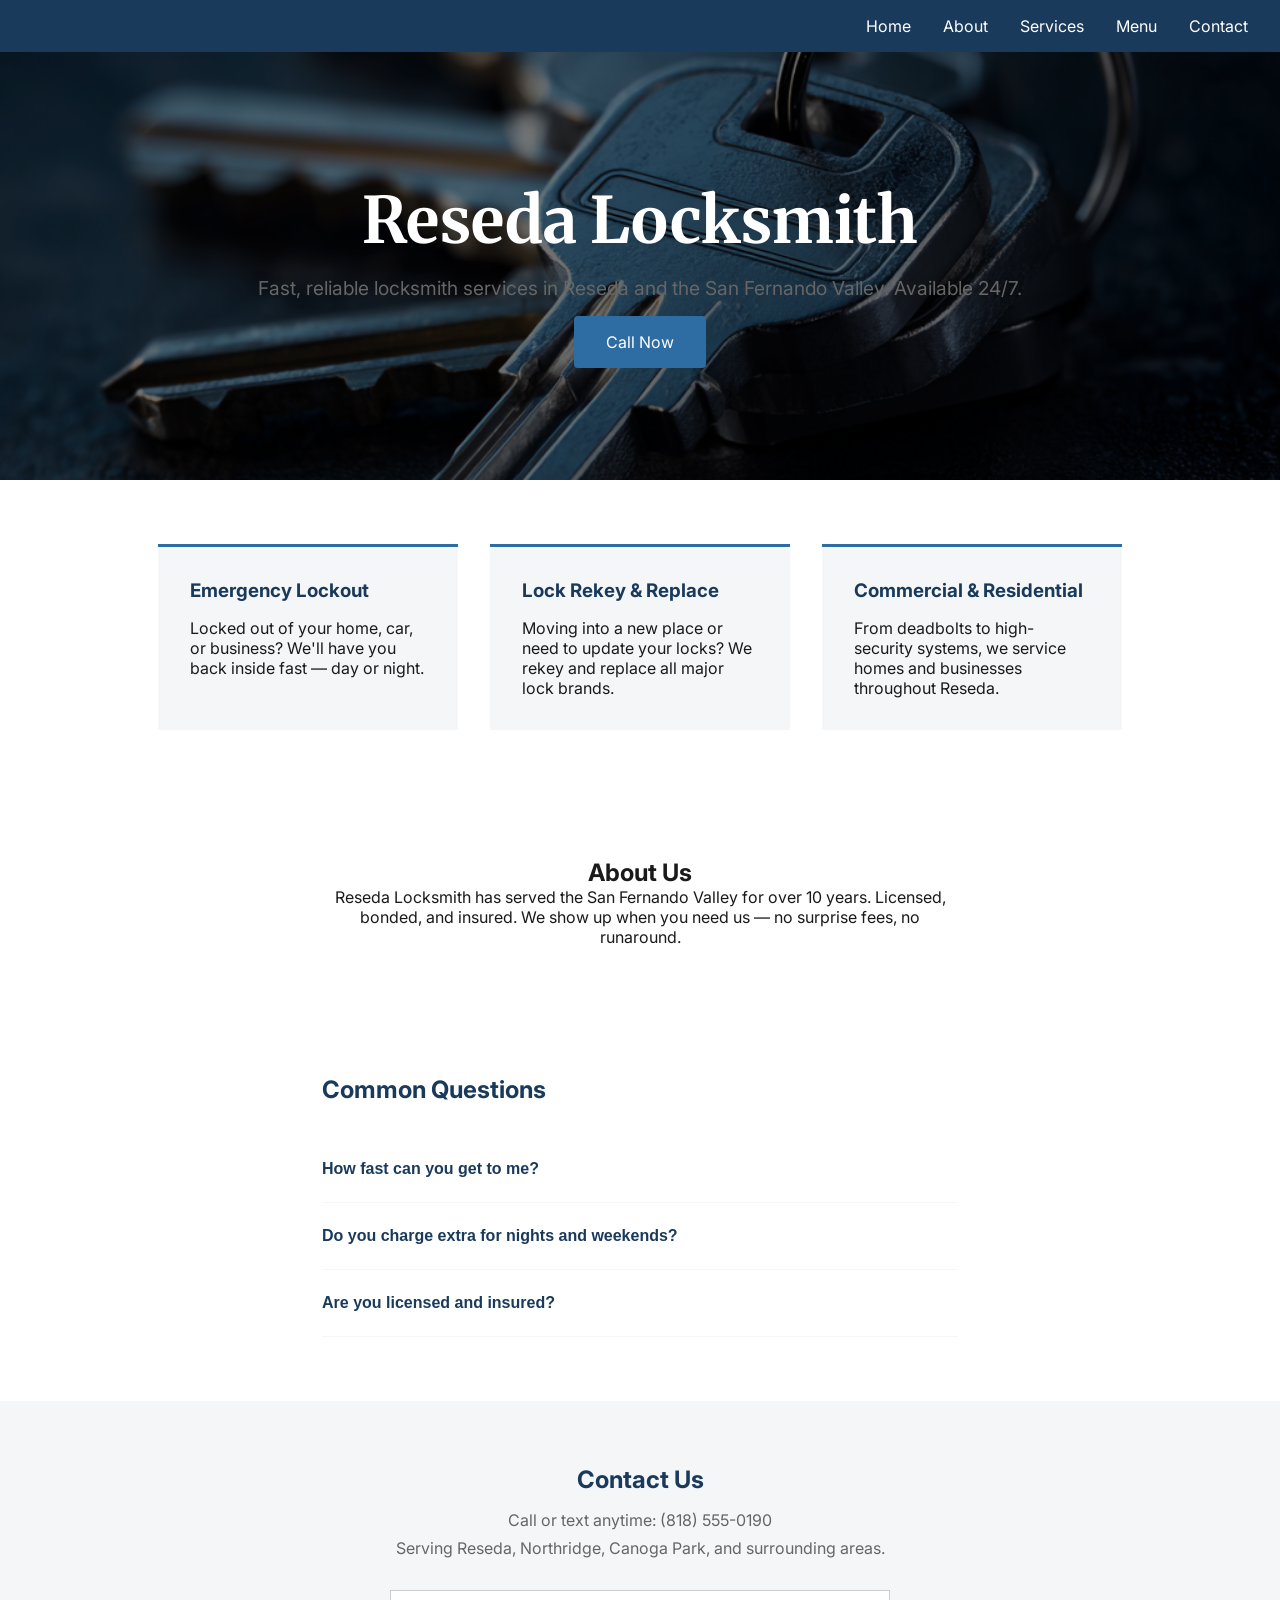
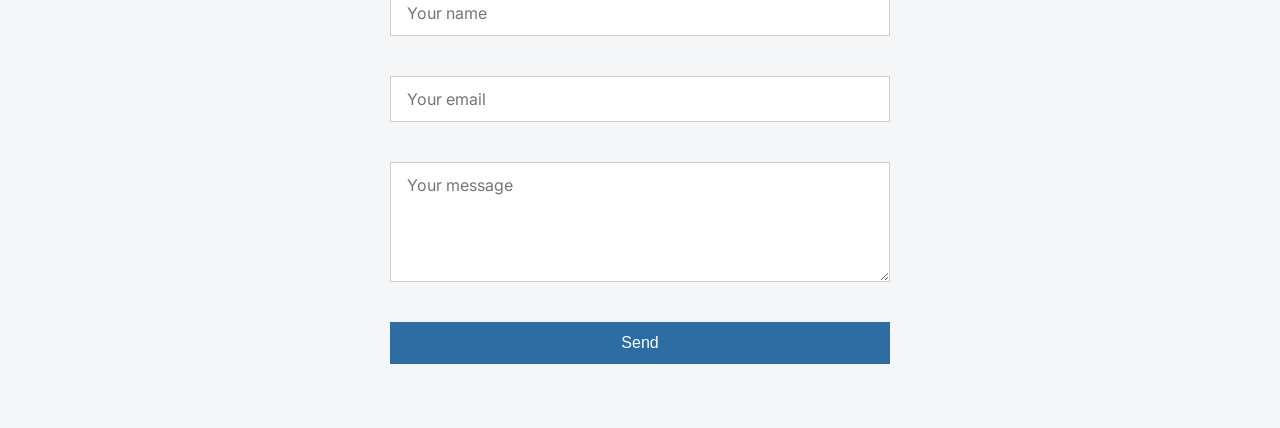
==== index.html @ 7a1627b5 "initial commit" ====
<!DOCTYPE html>
<html lang="en">
    <head>
        <meta charset="UTF-8">
        <meta name="viewport" content="width=device-width, initial-scale=1.0">
        <title>Steaks a Fire</title>
        <link href="https://fonts.googleapis.com/css2?family=Merriweather:wght@400;700&family=Inter:wght@400;700&display=swap" rel="stylesheet">
        <link rel="stylesheet" href="css/style.css">
    </head>
    <body>
        <header>
            <nav>
                <button class="nav-toggle" aria-label="Toggle navigation">☰</button>
                <a href="index.html">Home</a>
                <a href="pages/about.html">About</a>
                <a href="pages/services.html">Services</a>
                <a href="pages/menu.html">Menu</a>
                <a href="pages/contact.html">Contact</a>
            </nav>
        </header>
        <main>
            <section id="hero">
                <h1>Reseda Locksmith</h1>
                <p>Fast, reliable locksmith services in Reseda and the San Fernando Valley. Available 24/7.</p>
                <a href="#contact">Call Now</a>
            </section>

            <section id="services">
                <div class="service-card">
                    <h3>Emergency Lockout</h3>
                    <p>Locked out of your home, car, or business? We'll have you back inside fast — day or night.</p>
                </div>
                <div class="service-card">
                    <h3>Lock Rekey & Replace</h3>
                    <p>Moving into a new place or need to update your locks? We rekey and replace all major lock brands.</p>
                </div>
                <div class="service-card">
                    <h3>Commercial & Residential</h3>
                    <p>From deadbolts to high-security systems, we service homes and businesses throughout Reseda.</p>
                </div>
            </section>

            <section id="about">
                <h2>About Us</h2>
                <p>Reseda Locksmith has served the San Fernando Valley for over 10 years. Licensed, bonded, and insured. We show up when you need us — no surprise fees, no runaround.</p>
            </section>

            <section id="faq">
                <h2>Common Questions</h2>
                <div class="faq-item">
                    <button class="faq-question">How fast can you get to me?</button>
                    <div class="faq-answer">
                        <p>Most jobs in Reseda we reach within 20–30 minutes.</p>
                    </div>
                </div>
                <div class="faq-item">
                    <button class="faq-question">Do you charge extra for nights and weekends?</button>
                    <div class="faq-answer">
                        <p>We quote the price upfront before any work begins. No surprise fees.</p>
                    </div>
                </div>
                <div class="faq-item">
                    <button class="faq-question">Are you licensed and insured?</button>
                    <div class="faq-answer">
                        <p>Yes. Licensed, bonded, and insured in the state of California.</p>
                    </div>
                </div>
            </section>

            <section id="contact">
                <h2>Contact Us</h2>
                <p>Call or text anytime: (818) 555-0190</p>
                <p>Serving Reseda, Northridge, Canoga Park, and surrounding areas.</p>
                <form id="contact-form">
                    <input type="text" id="name" placeholder="Your name">
                    <p id="name-error"></p>
                    <input type="email" id="email" placeholder="Your email">
                    <p id="email-error"></p>
                    <textarea id="message" placeholder="Your message"></textarea>
                    <p id="message-error"></p>
                    <button type="submit">Send</button>
                </form>
            </section>
        </main>
        <footer>
        </footer>

        <script src="js/nav.js"></script>
        <script src="js/form.js"></script>
        <script src="js/accordion.js"></script>
    </body>
</html>
---- css/style.css ----
:root {
    --color-bg: #ffffff;
    --color-surface: #f4f6f8;
    --color-primary: #1a3a5c;
    --color-accent: #2e6da4;
    --color-text: #1a1a1a;
    --color-text-muted: #666666;
    --font-heading: 'Merriweather', serif;
    --font-body: 'Inter', sans-serif;
}

* {
    margin: 0;
    padding: 0;
    box-sizing: border-box;
}

body {
    background-color: var(--color-bg);
    color: var(--color-text);
    font-family: var(--font-body);
}

nav {
    display: flex;
    justify-content: flex-end;
    padding: 1rem 2rem;
    background-color: var(--color-primary);
}

nav a {
    color: #ffffff;
    text-decoration: none;
    margin-left: 2rem;
}

#hero {
    padding: 8rem 2rem;
    text-align: center;
    background-image: url('../images/keys.png');
    background-size: cover;
    background-position: center;
    position: relative;
    z-index: 0;
}


#hero::before {
    content: '';
    position: absolute;
    inset: 0;
    background: rgba(0,0,0,0.55);
    z-index: 1;
}

#hero * {
    position: relative;
    z-index: 2;
}

#hero h1 {
    font-family: var(--font-heading);
    font-size: 4rem;
    /* color: var(--color-primary); */
    color: #ffffff;
    margin-bottom: 1rem;
}

#hero p {
    font-size: 1.2rem;
    color: var(--color-text-muted);
    margin-bottom: 2rem;
}

#hero a {
    background-color: var(--color-accent);
    color: #ffffff;
    padding: 1rem 2rem;
    text-decoration: none;
    border-radius: 4px;
}

#services {
    padding: 4rem 2rem;
    display: flex;
    justify-content: center;
    gap: 2rem;
}

.service-card {
    background-color: var(--color-surface);
    padding: 2rem;
    flex: 1;
    max-width: 300px;
    border-top: 3px solid var(--color-accent);
}

.service-card h3 {
    color: var(--color-primary);
    margin-bottom: 1rem;
}

#about {
    padding: 4rem 2rem;
    text-align: center;
    max-width: 700px;
    margin: 0 auto;
}

#faq {
    padding: 4rem 2rem;
    max-width: 700px;
    margin: 0 auto;
}

#faq h2 {
    color: var(--color-primary);
    margin-bottom: 2rem;
}

.faq-item {
    border-bottom: 1px solid var(--color-surface);
    padding: 1rem 0;
}

.faq-question {
    background: none;
    border: none;
    font-size: 1rem;
    font-weight: 600;
    color: var(--color-primary);
    cursor: pointer;
    text-align: left;
    width: 100%;
    padding: 0.5rem 0;
}

.faq-answer {
    display: none;
    padding: 0.5rem 0 1rem 0;
    color: var(--color-text-muted);
}

.faq-answer.open {
    display: block;
}

#contact {
    padding: 4rem 2rem;
    text-align: center;
    background-color: var(--color-surface);
}

#contact h2 {
    color: var(--color-primary);
    margin-bottom: 1rem;
}

#contact p {
    margin-bottom: 0.5rem;
    color: var(--color-text-muted);
}

#contact form {
    margin-top: 2rem;
    display: flex;
    flex-direction: column;
    gap: 1rem;
    max-width: 500px;
    margin-left: auto;
    margin-right: auto;
}

#contact input,
#contact textarea {
    padding: 0.75rem 1rem;
    border: 1px solid #cccccc;
    font-family: var(--font-body);
    font-size: 1rem;
}

#contact textarea {
    height: 120px;
    resize: vertical;
}

#contact button {
    background-color: var(--color-accent);
    color: #ffffff;
    padding: 0.75rem;
    border: none;
    font-size: 1rem;
    cursor: pointer;
}

.nav-toggle {
    display: none;
}

@media (max-width: 768px) {
    nav {
        justify-content: space-between;
        align-items: center;
    }

    #services {
        flex-direction: column;
        align-items: center;
    }

    .service-card {
        max-width: 100%;
        width: 100%;
    }

    .nav-toggle {
        display: block;
        background: none;
        border: none;
        color: #ffffff;
        font-size: 1.5rem;
        cursor: pointer;
    }

    nav a {
        display: none;
    }

    nav.nav-open a {
        display: block;
        margin: 0.5rem 0;
    }
}


/* =============================
   ABOUT PAGE
   ============================= */

/* About — Page Hero */
#about-hero {
    padding: 6rem 2rem;
    text-align: center;
    background-color: var(--color-primary);
}

#about-hero h1 {
    font-family: var(--font-heading);
    font-size: 3rem;
    color: #ffffff;
    margin-bottom: 1rem;
}

#about-hero p {
    font-size: 1.2rem;
    color: #ffffffcc;
}

/* About — Our Story */
#our-story {
    padding: 4rem 2rem;
    max-width: 700px;
    margin: 0 auto;
}

#our-story h2 {
    font-family: var(--font-heading);
    color: var(--color-primary);
    margin-bottom: 1.5rem;
}

#our-story p {
    color: var(--color-text-muted);
    line-height: 1.8;
    margin-bottom: 1rem;
}

/* About — Why Us */
#why-us {
    padding: 4rem 2rem;
    background-color: var(--color-surface);
    display: flex;
    justify-content: center;
    gap: 2rem;
}

@media (max-width: 768px) {
    #why-us {
        flex-direction: column;
        align-items: center;
    }
}

#our-story img {
    width: 100%;
    height: 300px;
    object-fit: cover;
    margin-bottom: 1.5rem;
}
/* =============================
   END ABOUT PAGE
   ============================= */

/* =============================
   SERVICES PAGE
   ============================= */

/* Services — Page Hero */
#services-hero {
    padding: 6rem 2rem;
    text-align: center;
    background-color: var(--color-primary);
}

#services-hero h1 {
    font-family: var(--font-heading);
    font-size: 3rem;
    color: #ffffff;
    margin-bottom: 1rem;
}

#services-hero p {
    font-size: 1.2rem;
    color: #ffffffcc;
}

/* Services — Detail Cards */
#services-detail {
    padding: 4rem 2rem;
    max-width: 800px;
    margin: 0 auto;
    display: flex;
    flex-direction: column;
    gap: 2rem;
}

.service-detail-card {
    background-color: var(--color-surface);
    padding: 2rem;
    border-left: 4px solid var(--color-accent);
}

.service-detail-card h2 {
    font-family: var(--font-heading);
    color: var(--color-primary);
    margin-bottom: 1rem;
}

.service-detail-card p {
    color: var(--color-text-muted);
    line-height: 1.8;
}

.service-detail-card img {
    width: 100%;
    height: 200px;
    object-fit: cover;
    margin-bottom: 1rem;
}

/* =============================
   END SERVICES PAGE
   ============================= */

   /* =============================
   FAQ PAGE
   ============================= */

/* FAQ — Page Hero */
#faq-hero {
    padding: 6rem 2rem;
    text-align: center;
    background-color: var(--color-primary);
}

#faq-hero h1 {
    font-family: var(--font-heading);
    font-size: 3rem;
    color: #ffffff;
    margin-bottom: 1rem;
}

#faq-hero p {
    font-size: 1.2rem;
    color: #ffffffcc;
}

/* FAQ — Questions */
#faq {
    padding: 4rem 2rem;
    max-width: 700px;
    margin: 0 auto;
}



/* =============================
   END FAQ PAGE
   ============================= */

   /* =============================
   CONTACT PAGE
   ============================= */

/* Contact — Page Hero */
#contact-hero {
    padding: 6rem 2rem;
    text-align: center;
    background-color: var(--color-primary);
}

#contact-hero h1 {
    font-family: var(--font-heading);
    font-size: 3rem;
    color: #ffffff;
    margin-bottom: 1rem;
}

#contact-hero p {
    font-size: 1.2rem;
    color: #ffffffcc;
}

/* Contact — Info Block */
#contact-info {
    padding: 3rem 2rem;
    max-width: 700px;
    margin: 0 auto;
    text-align: center;
}

#contact-info h2 {
    font-family: var(--font-heading);
    color: var(--color-primary);
    margin-bottom: 1.5rem;
}

#contact-info p {
    color: var(--color-text-muted);
    line-height: 2;
}

#contact-info img {
    width: 100%;
    height: 250px;
    object-fit: cover;
    margin-bottom: 2rem;
}

/* =============================
   END CONTACT PAGE
   ============================= */

   /* =============================
   MENU PAGE
   ============================= */

#menu-hero {
    padding: 6rem 2rem;
    text-align: center;
    background-color: var(--color-primary);
}

#menu-hero h1 {
    font-family: var(--font-heading);
    font-size: 3rem;
    color: #ffffff;
    margin-bottom: 1rem;
}

#menu-hero p {
    font-size: 1.2rem;
    color: #ffffffcc;
}

#menu {
    padding: 4rem 2rem;
    max-width: 900px;
    margin: 0 auto;
}

#menu-loading,
#menu-error {
    text-align: center;
    padding: 2rem;
    color: var(--color-text-muted);
}

.menu-category {
    margin-bottom: 3rem;
}

.menu-category h2 {
    font-family: var(--font-heading);
    color: var(--color-primary);
    margin-bottom: 1.5rem;
    padding-bottom: 0.5rem;
    border-bottom: 2px solid var(--color-accent);
}

.menu-item {
    display: flex;
    gap: 1.5rem;
    align-items: flex-start;
    padding: 1rem 0;
    border-bottom: 1px solid var(--color-surface);
}

.menu-item img {
    width: 100px;
    height: 100px;
    object-fit: cover;
    flex-shrink: 0;
    border-radius: 4px;
}

.menu-item-header {
    display: flex;
    justify-content: space-between;
    align-items: flex-start;
    margin-bottom: 0.5rem;
}

.menu-item-header h3 {
    color: var(--color-primary);
    font-size: 1rem;
    font-weight: 600;
}

.menu-item-price {
    color: var(--color-accent);
    font-weight: 700;
    white-space: nowrap;
    margin-left: 1rem;
}

.menu-item p {
    color: var(--color-text-muted);
    font-size: 0.9rem;
    line-height: 1.6;
}

.menu-item-content {
    flex: 1;
}

/* =============================
   END MENU PAGE
   ============================= */
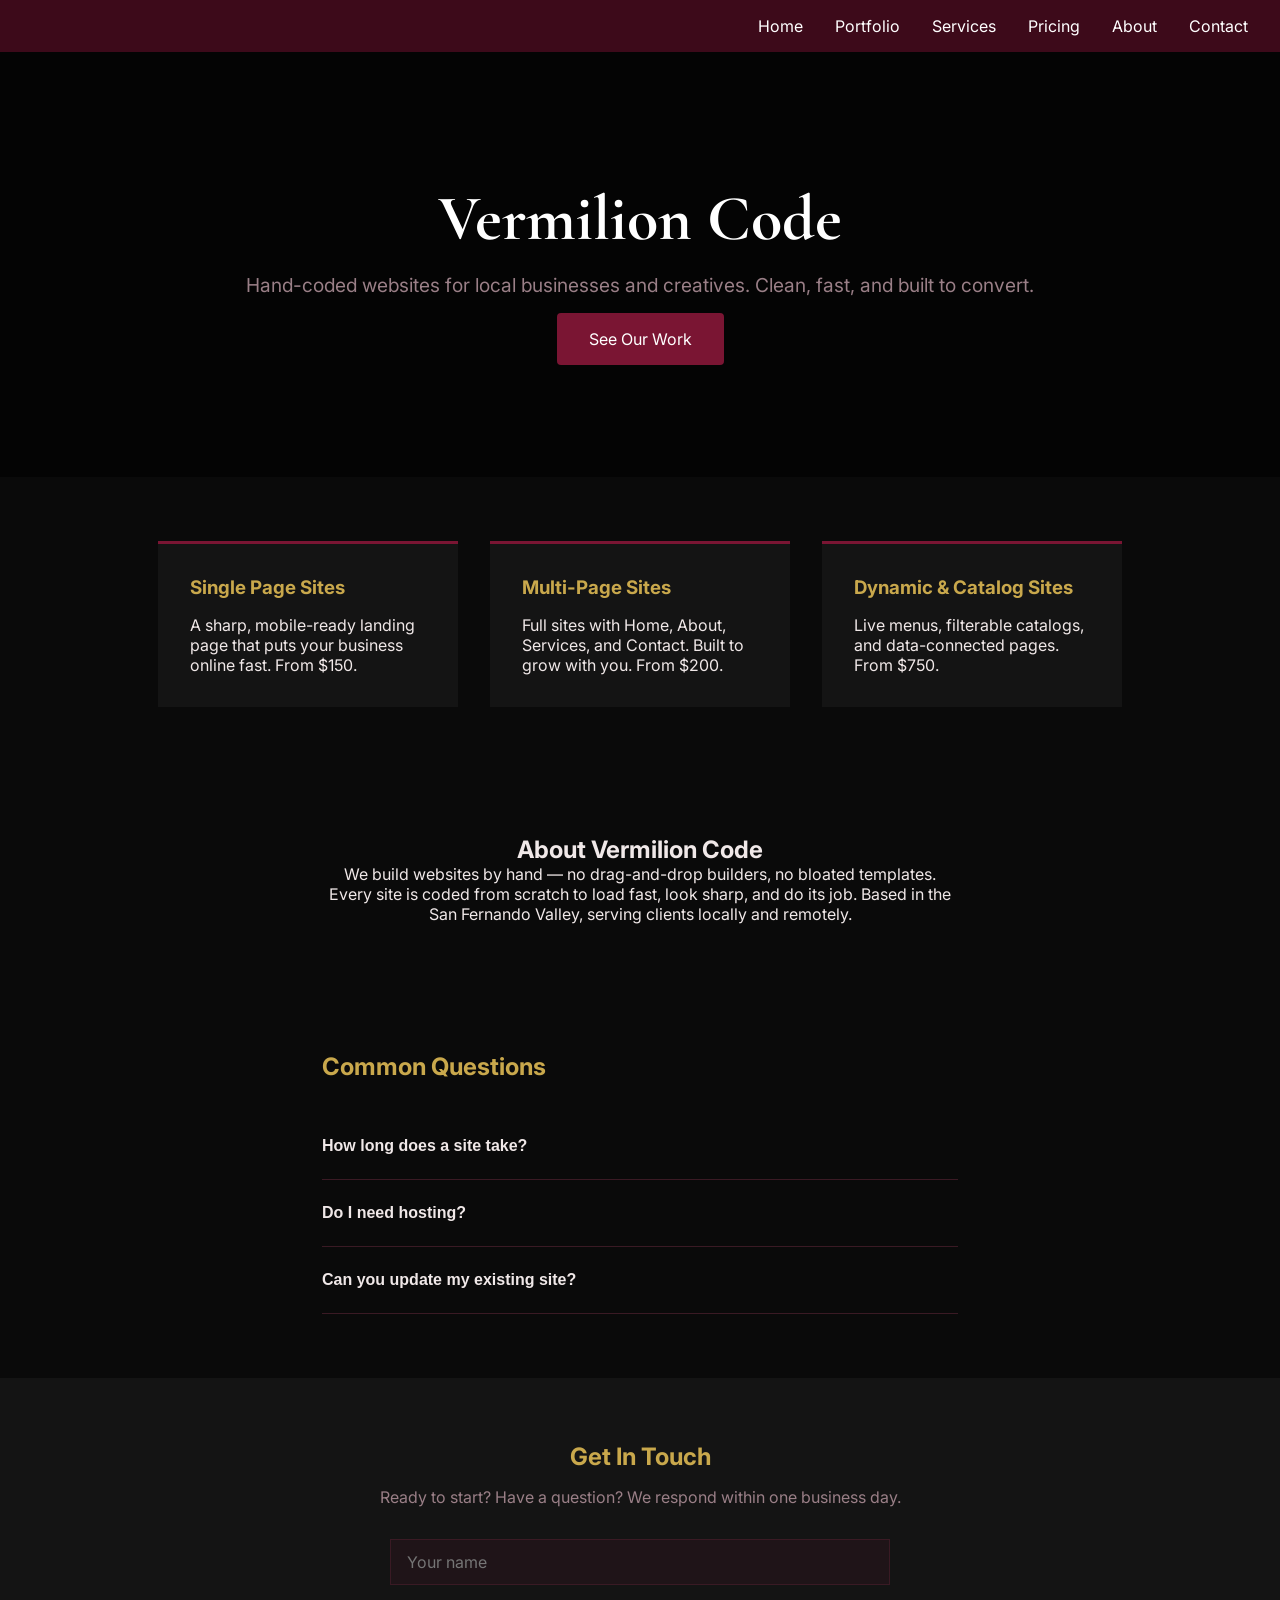
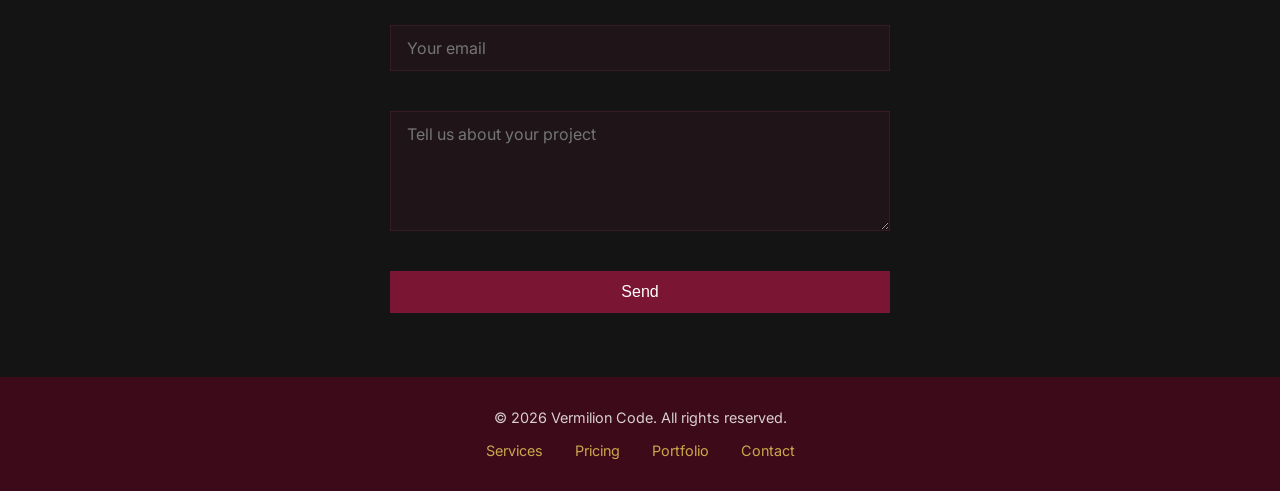
==== commit d1745468: "all pages complete: about, contact, services, audit, portfolio,pricing" ====
--- a/index.html
+++ b/index.html
@@ -3,8 +3,31 @@
     <head>
         <meta charset="UTF-8">
         <meta name="viewport" content="width=device-width, initial-scale=1.0">
-        <title>Steaks a Fire</title>
-        <link href="https://fonts.googleapis.com/css2?family=Merriweather:wght@400;700&family=Inter:wght@400;700&display=swap" rel="stylesheet">
+        <title>Vermilion Code — Web Design Studio</title>
+
+<!-- SEO -->
+        <meta name="description" content="Vermilion Code builds hand-coded websites for local businesses and creatives. Clean, fast, and built to convert.">
+        <meta name="keywords" content="web design, local business website, hand-coded website, San Fernando Valley, small business website">
+        <meta name="author" content="Vermilion Code">
+        <meta name="robots" content="index, follow">
+
+<!-- Open Graph (Facebook, LinkedIn) -->
+        <meta property="og:title" content="Vermilion Code — Web Design Studio">
+        <meta property="og:description" content="Hand-coded websites for local businesses. No page builders. No bloat.">
+        <meta property="og:type" content="website">
+        <meta property="og:url" content="https://vermilioncode.com">
+        <meta property="og:image" content="https://vermilioncode.com/images/og-preview.jpg">
+
+<!-- Twitter Card -->
+        <meta name="twitter:card" content="summary_large_image">
+        <meta name="twitter:title" content="Vermilion Code — Web Design Studio">
+        <meta name="twitter:description" content="Hand-coded websites for local businesses. No page builders. No bloat.">
+        <meta name="twitter:image" content="https://vermilioncode.com/images/og-preview.jpg">
+
+<!-- Fonts -->
+        <link href="https://fonts.googleapis.com/css2?family=Cormorant+Garamond:wght@400;600;700&family=Inter:wght@400;500&display=swap" rel="stylesheet">
+
+<!-- Styles -->
         <link rel="stylesheet" href="css/style.css">
     </head>
     <body>
@@ -12,77 +35,84 @@
             <nav>
                 <button class="nav-toggle" aria-label="Toggle navigation">☰</button>
                 <a href="index.html">Home</a>
+                <a href="pages/portfolio.html">Portfolio</a>
+                <a href="pages/services.html">Services</a>
+                <a href="pages/pricing.html">Pricing</a>
                 <a href="pages/about.html">About</a>
-                <a href="pages/services.html">Services</a>
-                <a href="pages/menu.html">Menu</a>
                 <a href="pages/contact.html">Contact</a>
             </nav>
         </header>
         <main>
             <section id="hero">
-                <h1>Reseda Locksmith</h1>
-                <p>Fast, reliable locksmith services in Reseda and the San Fernando Valley. Available 24/7.</p>
-                <a href="#contact">Call Now</a>
+                <h1>Vermilion Code</h1>
+                <p>Hand-coded websites for local businesses and creatives. Clean, fast, and built to convert.</p>
+                <a href="pages/services.html">See Our Work</a>
             </section>
 
             <section id="services">
                 <div class="service-card">
-                    <h3>Emergency Lockout</h3>
-                    <p>Locked out of your home, car, or business? We'll have you back inside fast — day or night.</p>
+                    <h3>Single Page Sites</h3>
+                    <p>A sharp, mobile-ready landing page that puts your business online fast. From $150.</p>
                 </div>
                 <div class="service-card">
-                    <h3>Lock Rekey & Replace</h3>
-                    <p>Moving into a new place or need to update your locks? We rekey and replace all major lock brands.</p>
+                    <h3>Multi-Page Sites</h3>
+                    <p>Full sites with Home, About, Services, and Contact. Built to grow with you. From $200.</p>
                 </div>
                 <div class="service-card">
-                    <h3>Commercial & Residential</h3>
-                    <p>From deadbolts to high-security systems, we service homes and businesses throughout Reseda.</p>
+                    <h3>Dynamic & Catalog Sites</h3>
+                    <p>Live menus, filterable catalogs, and data-connected pages. From $750.</p>
                 </div>
             </section>
 
             <section id="about">
-                <h2>About Us</h2>
-                <p>Reseda Locksmith has served the San Fernando Valley for over 10 years. Licensed, bonded, and insured. We show up when you need us — no surprise fees, no runaround.</p>
+                <h2>About Vermilion Code</h2>
+                <p>We build websites by hand — no drag-and-drop builders, no bloated templates. Every site is coded from scratch to load fast, look sharp, and do its job. Based in the San Fernando Valley, serving clients locally and remotely.</p>
             </section>
 
             <section id="faq">
                 <h2>Common Questions</h2>
                 <div class="faq-item">
-                    <button class="faq-question">How fast can you get to me?</button>
+                    <button class="faq-question">How long does a site take?</button>
                     <div class="faq-answer">
-                        <p>Most jobs in Reseda we reach within 20–30 minutes.</p>
+                        <p>Most single-page sites deliver in 5–7 days. Multi-page sites in 7–14 days depending on scope.</p>
                     </div>
                 </div>
                 <div class="faq-item">
-                    <button class="faq-question">Do you charge extra for nights and weekends?</button>
+                    <button class="faq-question">Do I need hosting?</button>
                     <div class="faq-answer">
-                        <p>We quote the price upfront before any work begins. No surprise fees.</p>
+                        <p>We deliver a live URL with every project. You can connect your own domain — we'll walk you through it.</p>
                     </div>
                 </div>
                 <div class="faq-item">
-                    <button class="faq-question">Are you licensed and insured?</button>
+                    <button class="faq-question">Can you update my existing site?</button>
                     <div class="faq-answer">
-                        <p>Yes. Licensed, bonded, and insured in the state of California.</p>
+                        <p>Yes. Send us a link and tell us what needs to change. We'll quote it fast.</p>
                     </div>
                 </div>
             </section>
 
             <section id="contact">
-                <h2>Contact Us</h2>
-                <p>Call or text anytime: (818) 555-0190</p>
-                <p>Serving Reseda, Northridge, Canoga Park, and surrounding areas.</p>
+                <h2>Get In Touch</h2>
+                <p>Ready to start? Have a question? We respond within one business day.</p>
                 <form id="contact-form">
                     <input type="text" id="name" placeholder="Your name">
                     <p id="name-error"></p>
                     <input type="email" id="email" placeholder="Your email">
                     <p id="email-error"></p>
-                    <textarea id="message" placeholder="Your message"></textarea>
+                    <textarea id="message" placeholder="Tell us about your project"></textarea>
                     <p id="message-error"></p>
                     <button type="submit">Send</button>
                 </form>
             </section>
         </main>
-        <footer>
+        <footer id="site-footer">
+            <p>© 2026 Vermilion Code. All rights reserved.</p>
+            <div class="footer-links">
+                <a href="pages/services.html">Services</a>
+                <a href="pages/pricing.html">Pricing</a>
+                <a href="pages/portfolio.html">Portfolio</a>
+                <a href="pages/contact.html">Contact</a>
+            </div>
         </footer>
 
         <script src="js/nav.js"></script>
--- a/css/style.css
+++ b/css/style.css
@@ -1,11 +1,15 @@
 :root {
-    --color-bg: #ffffff;
-    --color-surface: #f4f6f8;
-    --color-primary: #1a3a5c;
-    --color-accent: #2e6da4;
-    --color-text: #1a1a1a;
-    --color-text-muted: #666666;
-    --font-heading: 'Merriweather', serif;
+    --color-bg: #0a0a0a;
+    --color-surface: #141414;
+    --color-surface-raised: #1f1418;
+    --color-primary: #3d0a1a;
+    --color-accent: #7a1533;
+    --color-accent-hover: #9e1d42;
+    --color-gold: #c9a84c;
+    --color-text: #f0e8e8;
+    --color-text-muted: #9a7f87;
+    --color-border: #3a1a24;
+    --font-heading: 'Cormorant Garamond', serif;
     --font-body: 'Inter', sans-serif;
 }
 
@@ -37,31 +41,29 @@
 #hero {
     padding: 8rem 2rem;
     text-align: center;
-    background-image: url('../images/keys.png');
+    background-image: url('../images/hero.jpg');
     background-size: cover;
     background-position: center;
     position: relative;
-    z-index: 0;
-}
-
+    overflow: hidden;
+}
 
 #hero::before {
     content: '';
     position: absolute;
     inset: 0;
     background: rgba(0,0,0,0.55);
-    z-index: 1;
+    z-index: 0;
 }
 
 #hero * {
     position: relative;
-    z-index: 2;
+    z-index: 1;
 }
 
 #hero h1 {
     font-family: var(--font-heading);
     font-size: 4rem;
-    /* color: var(--color-primary); */
     color: #ffffff;
     margin-bottom: 1rem;
 }
@@ -96,7 +98,7 @@
 }
 
 .service-card h3 {
-    color: var(--color-primary);
+    color: var(--color-gold);
     margin-bottom: 1rem;
 }
 
@@ -114,12 +116,12 @@
 }
 
 #faq h2 {
-    color: var(--color-primary);
+    color: var(--color-gold);
     margin-bottom: 2rem;
 }
 
 .faq-item {
-    border-bottom: 1px solid var(--color-surface);
+    border-bottom: 1px solid var(--color-border);
     padding: 1rem 0;
 }
 
@@ -128,7 +130,7 @@
     border: none;
     font-size: 1rem;
     font-weight: 600;
-    color: var(--color-primary);
+    color: var(--color-text);
     cursor: pointer;
     text-align: left;
     width: 100%;
@@ -152,7 +154,7 @@
 }
 
 #contact h2 {
-    color: var(--color-primary);
+    color: var(--color-gold);
     margin-bottom: 1rem;
 }
 
@@ -174,7 +176,9 @@
 #contact input,
 #contact textarea {
     padding: 0.75rem 1rem;
-    border: 1px solid #cccccc;
+    border: 1px solid var(--color-border);
+    background-color: var(--color-surface-raised);
+    color: var(--color-text);
     font-family: var(--font-body);
     font-size: 1rem;
 }
@@ -190,6 +194,11 @@
     padding: 0.75rem;
     border: none;
     font-size: 1rem;
+    cursor: pointer;
+}
+
+#contact button:hover {
+    background-color: var(--color-accent-hover);
     cursor: pointer;
 }
 
@@ -232,12 +241,10 @@
     }
 }
 
-
 /* =============================
    ABOUT PAGE
    ============================= */
 
-/* About — Page Hero */
 #about-hero {
     padding: 6rem 2rem;
     text-align: center;
@@ -256,7 +263,6 @@
     color: #ffffffcc;
 }
 
-/* About — Our Story */
 #our-story {
     padding: 4rem 2rem;
     max-width: 700px;
@@ -265,7 +271,7 @@
 
 #our-story h2 {
     font-family: var(--font-heading);
-    color: var(--color-primary);
+    color: var(--color-gold);
     margin-bottom: 1.5rem;
 }
 
@@ -273,22 +279,6 @@
     color: var(--color-text-muted);
     line-height: 1.8;
     margin-bottom: 1rem;
-}
-
-/* About — Why Us */
-#why-us {
-    padding: 4rem 2rem;
-    background-color: var(--color-surface);
-    display: flex;
-    justify-content: center;
-    gap: 2rem;
-}
-
-@media (max-width: 768px) {
-    #why-us {
-        flex-direction: column;
-        align-items: center;
-    }
 }
 
 #our-story img {
@@ -297,6 +287,22 @@
     object-fit: cover;
     margin-bottom: 1.5rem;
 }
+
+#why-us {
+    padding: 4rem 2rem;
+    background-color: var(--color-surface);
+    display: flex;
+    justify-content: center;
+    gap: 2rem;
+}
+
+@media (max-width: 768px) {
+    #why-us {
+        flex-direction: column;
+        align-items: center;
+    }
+}
+
 /* =============================
    END ABOUT PAGE
    ============================= */
@@ -305,7 +311,6 @@
    SERVICES PAGE
    ============================= */
 
-/* Services — Page Hero */
 #services-hero {
     padding: 6rem 2rem;
     text-align: center;
@@ -324,7 +329,6 @@
     color: #ffffffcc;
 }
 
-/* Services — Detail Cards */
 #services-detail {
     padding: 4rem 2rem;
     max-width: 800px;
@@ -342,7 +346,7 @@
 
 .service-detail-card h2 {
     font-family: var(--font-heading);
-    color: var(--color-primary);
+    color: var(--color-gold);
     margin-bottom: 1rem;
 }
 
@@ -358,15 +362,28 @@
     margin-bottom: 1rem;
 }
 
+.service-cta {
+    display: inline-block;
+    margin-top: 1.5rem;
+    background-color: var(--color-accent);
+    color: #ffffff;
+    padding: 0.75rem 1.5rem;
+    text-decoration: none;
+    border-radius: 4px;
+}
+
+.service-cta:hover {
+    background-color: var(--color-accent-hover);
+}
+
 /* =============================
    END SERVICES PAGE
    ============================= */
 
-   /* =============================
+/* =============================
    FAQ PAGE
    ============================= */
 
-/* FAQ — Page Hero */
 #faq-hero {
     padding: 6rem 2rem;
     text-align: center;
@@ -385,24 +402,14 @@
     color: #ffffffcc;
 }
 
-/* FAQ — Questions */
-#faq {
-    padding: 4rem 2rem;
-    max-width: 700px;
-    margin: 0 auto;
-}
-
-
-
 /* =============================
    END FAQ PAGE
    ============================= */
 
-   /* =============================
+/* =============================
    CONTACT PAGE
    ============================= */
 
-/* Contact — Page Hero */
 #contact-hero {
     padding: 6rem 2rem;
     text-align: center;
@@ -421,7 +428,6 @@
     color: #ffffffcc;
 }
 
-/* Contact — Info Block */
 #contact-info {
     padding: 3rem 2rem;
     max-width: 700px;
@@ -431,7 +437,7 @@
 
 #contact-info h2 {
     font-family: var(--font-heading);
-    color: var(--color-primary);
+    color: var(--color-gold);
     margin-bottom: 1.5rem;
 }
 
@@ -451,7 +457,7 @@
    END CONTACT PAGE
    ============================= */
 
-   /* =============================
+/* =============================
    MENU PAGE
    ============================= */
 
@@ -492,7 +498,7 @@
 
 .menu-category h2 {
     font-family: var(--font-heading);
-    color: var(--color-primary);
+    color: var(--color-gold);
     margin-bottom: 1.5rem;
     padding-bottom: 0.5rem;
     border-bottom: 2px solid var(--color-accent);
@@ -503,7 +509,7 @@
     gap: 1.5rem;
     align-items: flex-start;
     padding: 1rem 0;
-    border-bottom: 1px solid var(--color-surface);
+    border-bottom: 1px solid var(--color-border);
 }
 
 .menu-item img {
@@ -522,7 +528,7 @@
 }
 
 .menu-item-header h3 {
-    color: var(--color-primary);
+    color: var(--color-gold);
     font-size: 1rem;
     font-weight: 600;
 }
@@ -546,4 +552,36 @@
 
 /* =============================
    END MENU PAGE
+   ============================= */
+
+/* =============================
+   FOOTER
+   ============================= */
+
+#site-footer {
+    padding: 2rem;
+    text-align: center;
+    background-color: var(--color-primary);
+    color: #ffffffcc;
+    font-size: 0.9rem;
+}
+
+#site-footer p {
+    margin-bottom: 0.5rem;
+}
+
+#site-footer a {
+    color: var(--color-gold);
+    text-decoration: none;
+}
+
+#site-footer .footer-links {
+    margin-top: 1rem;
+    display: flex;
+    justify-content: center;
+    gap: 2rem;
+}
+
+/* =============================
+   END FOOTER
    ============================= */
